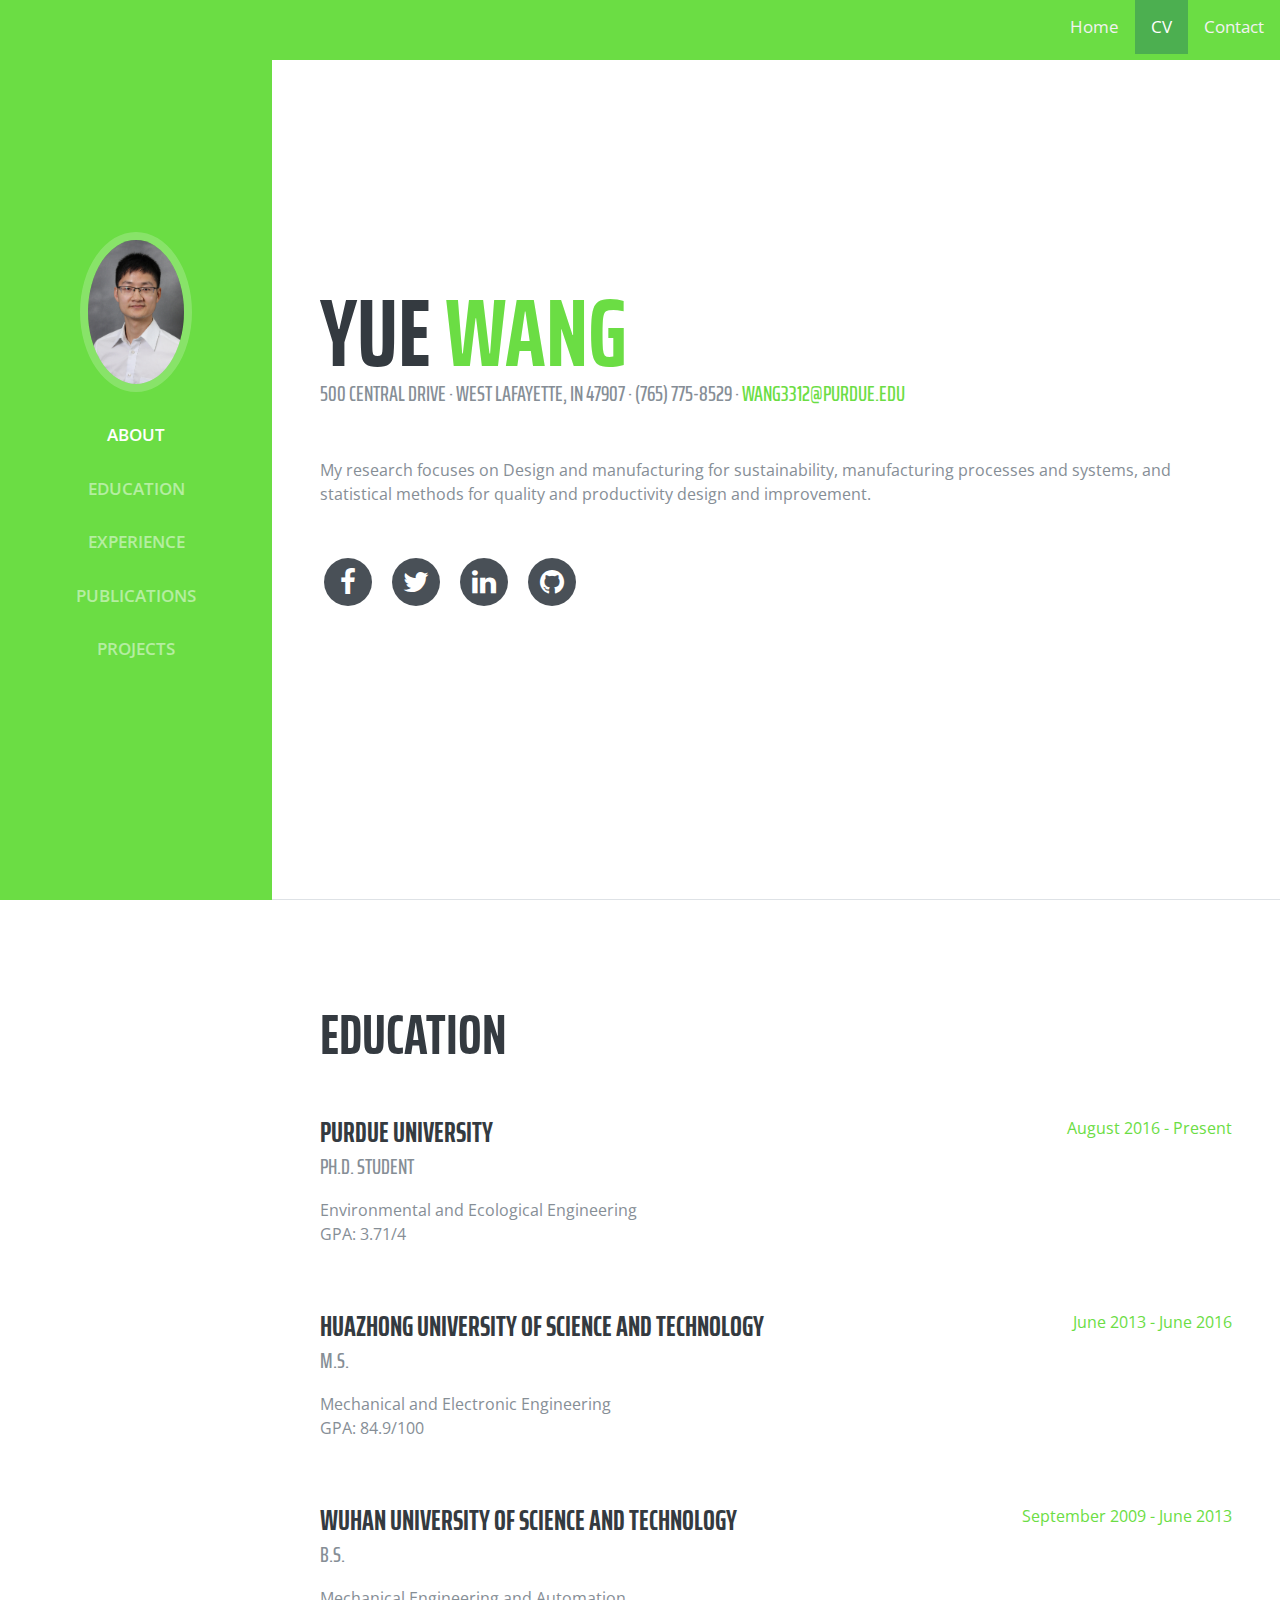
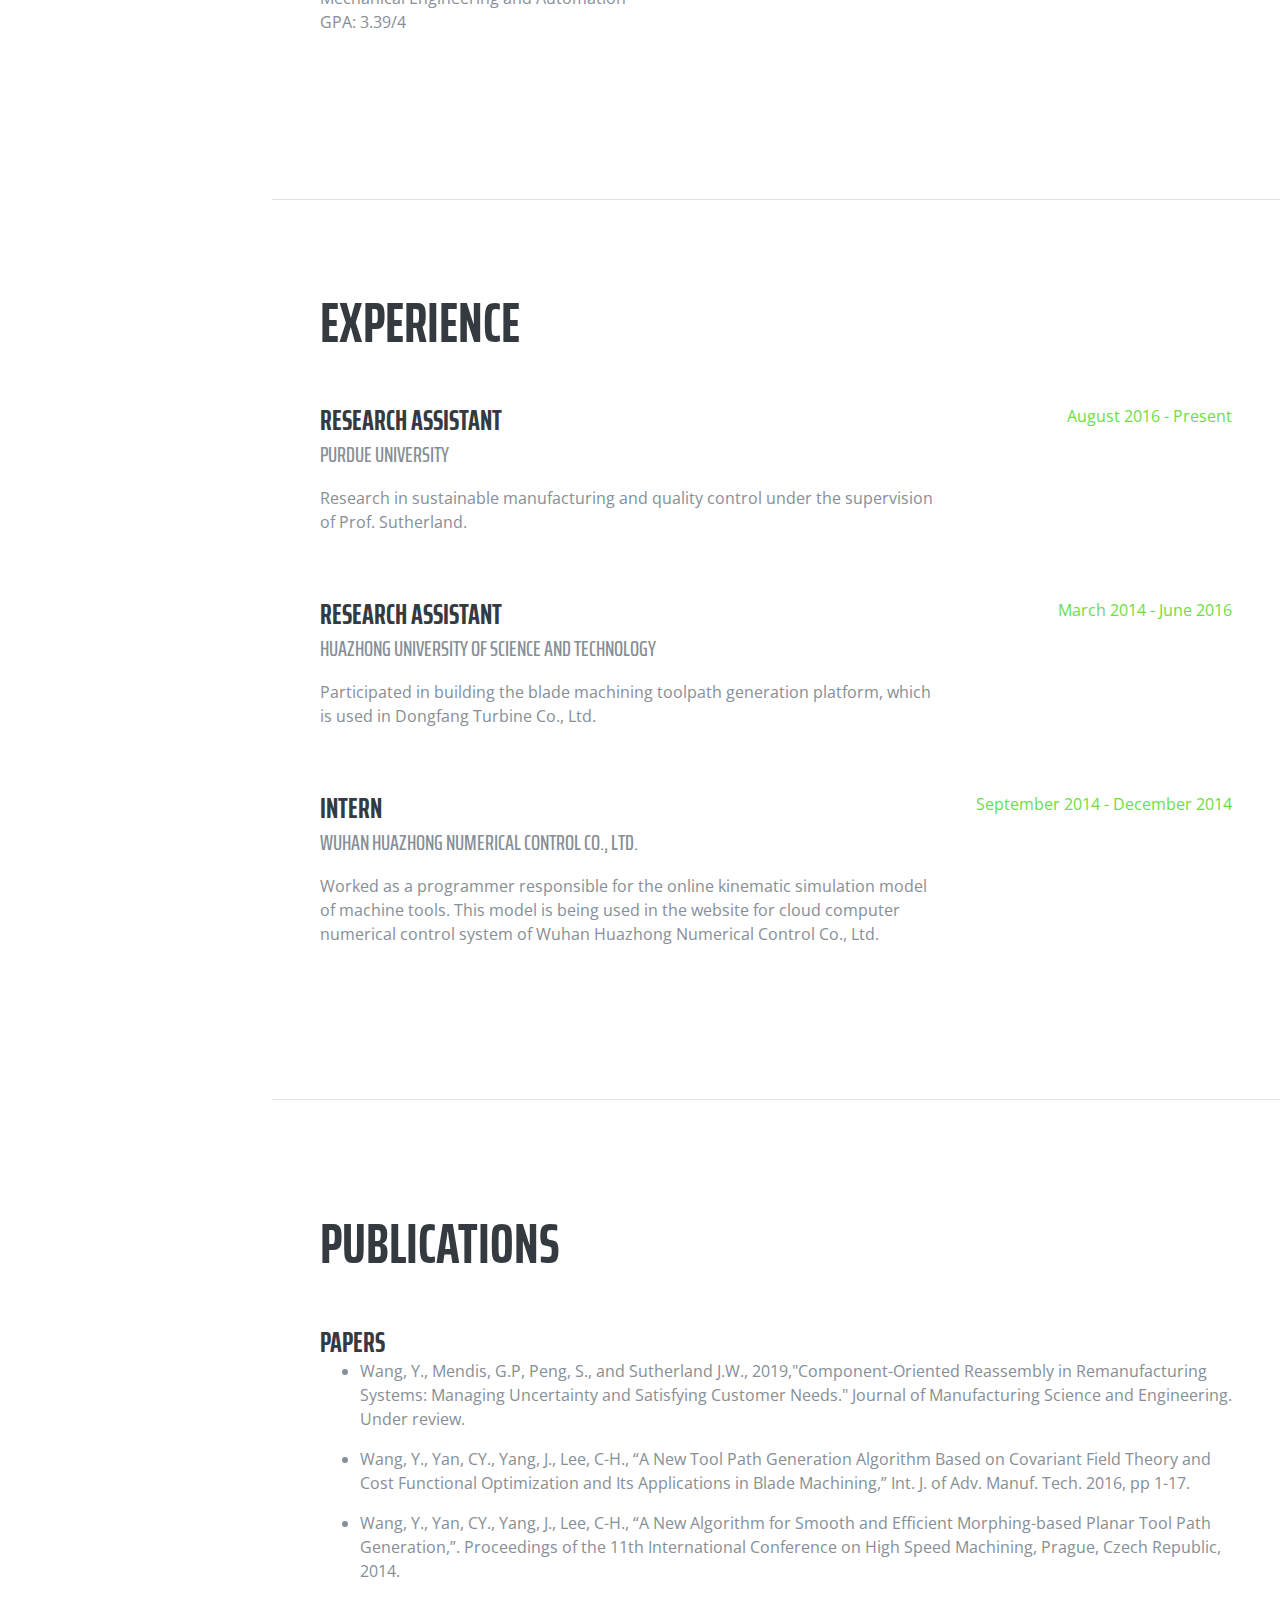
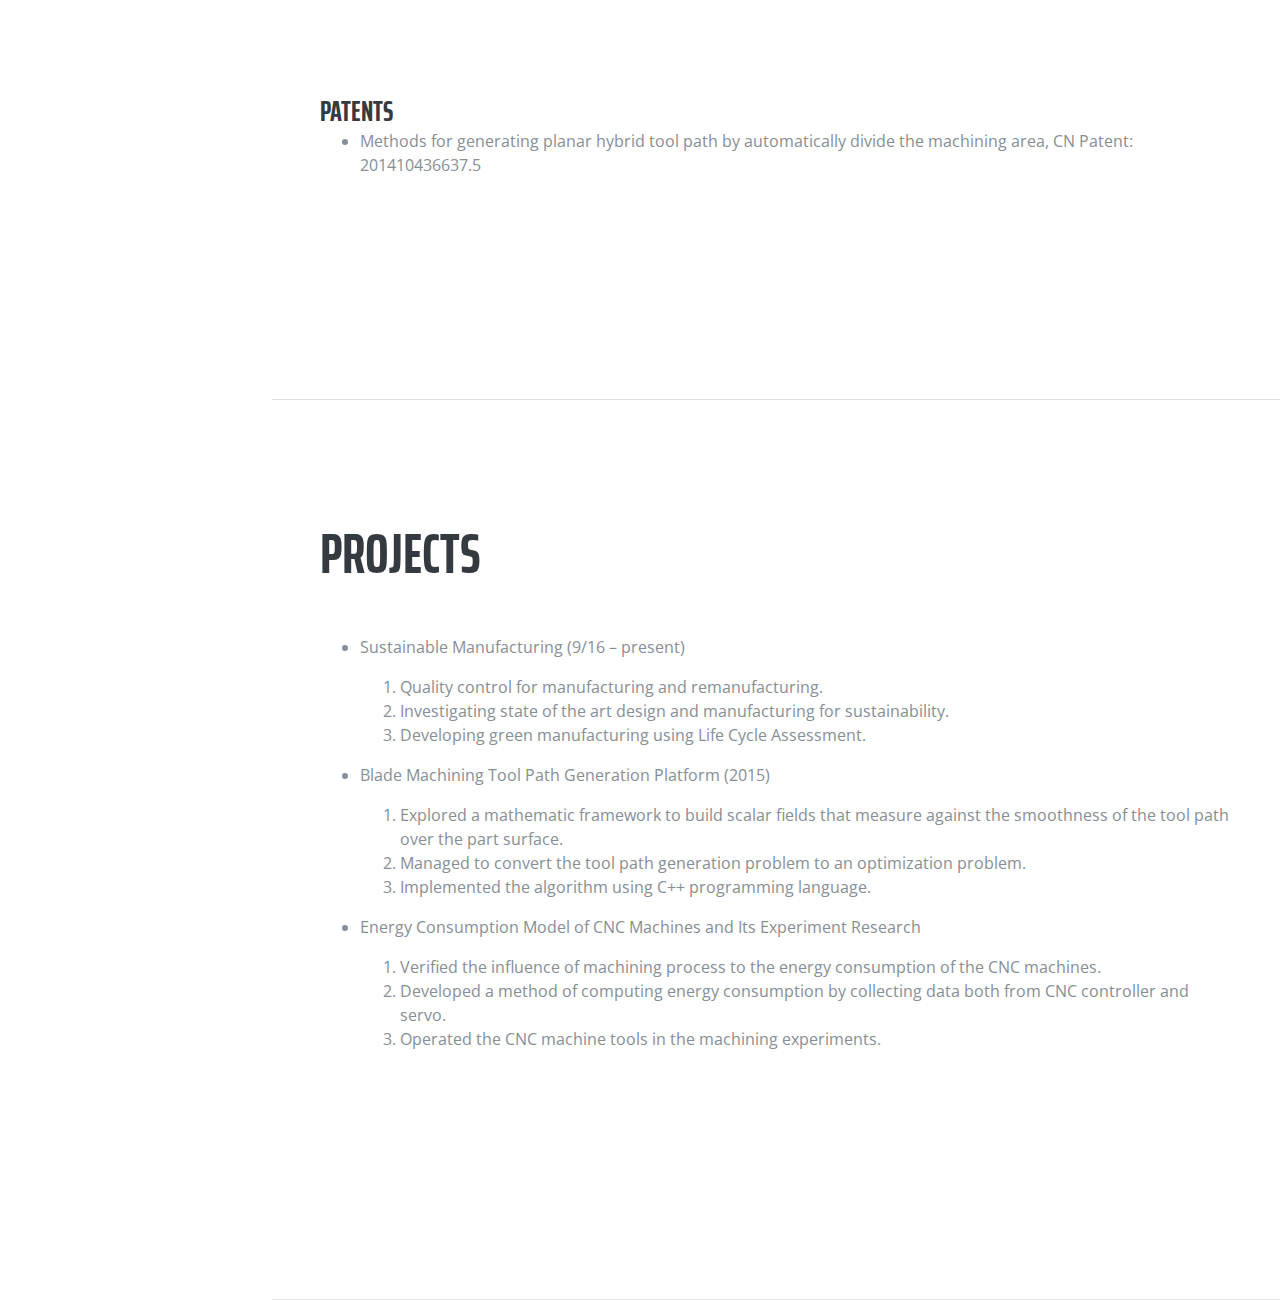
==== cv/index.html @ 382f2cd5 "first commit" ====
<!DOCTYPE html>
<html lang="en">

  <head>

    <meta charset="utf-8">
    <meta name="viewport" content="width=device-width, initial-scale=1, shrink-to-fit=no">
    <meta name="description" content="">
    <meta name="author" content="">

    <title>CV_Yue Wang</title>

    <!-- Bootstrap core CSS -->
    <link href="vendor/bootstrap/css/bootstrap.min.css" rel="stylesheet">

    <!-- Custom fonts for this template -->
    <link href="https://fonts.googleapis.com/css?family=Saira+Extra+Condensed:100,200,300,400,500,600,700,800,900" rel="stylesheet">
    <link href="https://fonts.googleapis.com/css?family=Open+Sans:300,300i,400,400i,600,600i,700,700i,800,800i" rel="stylesheet">
    <link href="vendor/font-awesome/css/font-awesome.min.css" rel="stylesheet">
    <link href="vendor/devicons/css/devicons.min.css" rel="stylesheet">
    <link href="vendor/simple-line-icons/css/simple-line-icons.css" rel="stylesheet">

    <!-- Custom styles for header -->
    <link href="css/resume.min.css" rel="stylesheet">
	<link rel="stylesheet"
		  type = "text/css"
		  href="css/navFormat.css"
	/>
	<!-- add favicon -->
	<link rel="shortcut icon" type="image/png" href="img/favicon_yw_ubantu.png">
  </head>

  <body id="page-top">
  
<style>
	body {margin:0;}

	.navbar {
	  overflow: hidden;
	  background-color: #6bdd44;
	  position: fixed;
	  top: 0;
	  width: 100%;
	}

	.navbar a {
	  float: center;
	  display: block;
	  color: #f2f2f2;
	  text-align: center;
	  padding: 14px 16px;
	  text-decoration: none;
	  font-size: 17px;
	}

	.navbar a:hover {
	  background: #ddd;
	  color: black;
	}

	.main {
	  padding: 16px;
	  margin-top: 30px;
	  height: 1500px; /* Used in this example to enable scrolling */
	}
</style>

<!-- <div class="navbar"> -->
  <!-- <a href="#home">Home</a> -->
  <!-- <a href="#news">News</a> -->
  <!-- <a href="#contact">Contact</a> -->
<!-- </div> -->

    <nav class="navbar navbar-expand-lg navbar-dark bg-primary fixed-top" id="sideNav">
      <a class="navbar-brand js-scroll-trigger" href="#page-top">
        <span class="d-block d-lg-none">Start Bootstrap</span>
        <span class="d-none d-lg-block">
          <img class="img-fluid img-profile rounded-circle mx-auto mb-2" src="img/Yue.JPG" alt="Yue Wang">
        </span>
      </a>
      <button class="navbar-toggler" type="button" data-toggle="collapse" data-target="#navbarSupportedContent" aria-controls="navbarSupportedContent" aria-expanded="false" aria-label="Toggle navigation">
        <span class="navbar-toggler-icon"></span>
      </button>
      <div class="collapse navbar-collapse" id="navbarSupportedContent">
        <ul class="navbar-nav">
          <li class="nav-item">
            <a class="nav-link js-scroll-trigger" href="#about">About</a>
          </li>
          <li class="nav-item">
            <a class="nav-link js-scroll-trigger" href="#education">Education</a>
          </li>		  
          <li class="nav-item">
            <a class="nav-link js-scroll-trigger" href="#experience">Experience</a>
          </li>

          <li class="nav-item">
            <a class="nav-link js-scroll-trigger" href="#publications">publications</a>
          </li>
          <li class="nav-item">
            <a class="nav-link js-scroll-trigger" href="#projects">Projects</a>
          </li>

        </ul>
      </div>
    </nav>
	
	<div class="topnav">
	  <a href="http://yuewang.org/contact/">Contact</a>
	  <a class="active" href="http://yuewang.org/cv">CV</a>
	  <a href="http://yuewang.org/">Home</a>	  
	</div>
	
    <div class="container-fluid p-0">

      <section class="resume-section p-3 p-lg-5 d-flex d-column" id="about">
        <div class="my-auto">
          <h1 class="mb-0">Yue
            <span class="text-primary">Wang</span>
          </h1>
          <div class="subheading mb-5">500 Central Drive · West Lafayette, IN 47907 · (765) 775-8529 ·
            <a href="mailto:name@email.com">wang3312@purdue.edu</a>
          </div>
          <p class="mb-5">My research focuses on Design and manufacturing for sustainability, manufacturing processes and systems, and statistical methods for quality and productivity design and improvement. </p>
          <ul class="list-inline list-social-icons mb-0">
            <li class="list-inline-item">
              <a href="#">
                <span class="fa-stack fa-lg">
                  <i class="fa fa-circle fa-stack-2x"></i>
                  <i class="fa fa-facebook fa-stack-1x fa-inverse"></i>
                </span>
              </a>
            </li>
            <li class="list-inline-item">
              <a href="#">
                <span class="fa-stack fa-lg">
                  <i class="fa fa-circle fa-stack-2x"></i>
                  <i class="fa fa-twitter fa-stack-1x fa-inverse"></i>
                </span>
              </a>
            </li>
            <li class="list-inline-item">
              <a href="#">
                <span class="fa-stack fa-lg">
                  <i class="fa fa-circle fa-stack-2x"></i>
                  <i class="fa fa-linkedin fa-stack-1x fa-inverse"></i>
                </span>
              </a>
            </li>
            <li class="list-inline-item">
              <a href="https://github.com/yue-w">
                <span class="fa-stack fa-lg">
                  <i class="fa fa-circle fa-stack-2x"></i>
                  <i class="fa fa-github fa-stack-1x fa-inverse"></i>
                </span>
              </a>
            </li>
          </ul>
        </div>
      </section>



      <section class="resume-section p-3 p-lg-5 d-flex flex-column" id="education">
	  
	  
        <div class="my-auto">
          <h2 class="mb-5">Education</h2>

          <div class="resume-item d-flex flex-column flex-md-row mb-5">
            <div class="resume-content mr-auto">
              <h3 class="mb-0">Purdue University</h3>
              <div class="subheading mb-3">Ph.D. Student</div>
              <div>Environmental and Ecological Engineering</div>
              <p>GPA: 3.71/4</p>
            </div>
            <div class="resume-date text-md-right">
              <span class="text-primary">August 2016 - Present</span>
            </div>
          </div>

          <div class="resume-item d-flex flex-column flex-md-row mb-5">
            <div class="resume-content mr-auto">
              <h3 class="mb-0">Huazhong University of Science and Technology</h3>
              <div class="subheading mb-3">M.S.</div>
              <div>Mechanical and Electronic Engineering</div>
              <p>GPA: 84.9/100</p>
            </div>
            <div class="resume-date text-md-right">
              <span class="text-primary">June 2013 - June 2016</span>
            </div>
          </div>
		  
          <div class="resume-item d-flex flex-column flex-md-row mb-5">
            <div class="resume-content mr-auto">
              <h3 class="mb-0">Wuhan University of Science and Technology</h3>
              <div class="subheading mb-3">B.S.</div>
              <div>Mechanical Engineering and Automation</div>
              <p>GPA: 3.39/4</p>
            </div>
            <div class="resume-date text-md-right">
              <span class="text-primary">September 2009 - June 2013</span>
            </div>
          </div>		  

        </div>
      </section>

      <section class="resume-section p-3 p-lg-5 d-flex flex-column" id="experience">
        <div class="my-auto">
          <h2 class="mb-5">Experience</h2>

          <div class="resume-item d-flex flex-column flex-md-row mb-5">
            <div class="resume-content mr-auto">
              <h3 class="mb-0">Research Assistant</h3>
              <div class="subheading mb-3">Purdue University</div>
              <p>Research in sustainable manufacturing and quality control under the supervision of Prof. Sutherland.</p>
            </div>
            <div class="resume-date text-md-right">
              <span class="text-primary">August 2016 - Present</span>
            </div>
          </div>

          <div class="resume-item d-flex flex-column flex-md-row mb-5">
            <div class="resume-content mr-auto">
              <h3 class="mb-0">Research Assistant</h3>
              <div class="subheading mb-3">Huazhong University of Science and Technology</div>
              <p>Participated in building the blade machining toolpath generation platform, which is used in Dongfang Turbine Co., Ltd.</p>
            </div>
            <div class="resume-date text-md-right">
              <span class="text-primary">March 2014 - June 2016</span>
            </div>
          </div>
		  
          <div class="resume-item d-flex flex-column flex-md-row mb-5">
            <div class="resume-content mr-auto">
              <h3 class="mb-0">Intern</h3>
              <div class="subheading mb-3">Wuhan Huazhong Numerical Control Co., Ltd.</div>
              <p>Worked as a programmer responsible for the online kinematic simulation model of machine tools. This model is being used in the website for cloud computer numerical control system of Wuhan Huazhong Numerical Control Co., Ltd. </p>
            </div>
            <div class="resume-date text-md-right">
              <span class="text-primary">September 2014 - December 2014</span>
            </div>
          </div>


        </div>

      </section>
      <section class="resume-section p-3 p-lg-5 d-flex flex-column" id="publications">
        <div class="my-auto">
          <h2 class="mb-5">Publications</h2>

          <div class="resume-item d-flex flex-column flex-md-row mb-5">
            <div class="resume-content mr-auto">
				  <div class="resume-item d-flex flex-column flex-md-row mb-5">
					<div class="resume-content mr-auto">
					  <h3 class="mb-0">Papers</h3>
							<ul>
							  <li>Wang, Y., Mendis, G.P, Peng, S., and Sutherland J.W., 2019,"Component-Oriented Reassembly in Remanufacturing Systems: Managing Uncertainty and Satisfying Customer Needs." Journal of Manufacturing Science and Engineering. Under review.</li>
							  <p></p>
							  <li>Wang, Y., Yan, CY., Yang, J., Lee, C-H., “A New Tool Path Generation Algorithm Based on Covariant Field Theory and Cost Functional Optimization and Its Applications in Blade Machining,” Int. J. of Adv. Manuf. Tech. 2016, pp 1-17.</li>
							  <p></p>							  
							  <li>Wang, Y., Yan, CY., Yang, J., Lee, C-H., “A New Algorithm for Smooth and Efficient Morphing-based Planar Tool Path Generation,”. Proceedings of the 11th International Conference on High Speed Machining, Prague, Czech Republic, 2014.</li>
							</ul>		
					</div>
				  </div>
            </div>
		</div>
          <div class="resume-item d-flex flex-column flex-md-row mb-5">
            <div class="resume-content mr-auto">
				  <div class="resume-item d-flex flex-column flex-md-row mb-5">
					<div class="resume-content mr-auto">
					  <h3 class="mb-0">Patents</h3>
							<ul>
							  <li>Methods for generating planar hybrid tool path by automatically divide the machining area, CN Patent: 201410436637.5</li>
							</ul>		
					</div>
				  </div>
            </div>
		</div>
        </div>
	  
	
      </section>

      <section class="resume-section p-3 p-lg-5 d-flex flex-column" id="projects">
       <div class="my-auto">
          <h2 class="mb-5">Projects</h2>

          <div class="resume-item d-flex flex-column flex-md-row mb-5">
            <div class="resume-content mr-auto">
				  <div class="resume-item d-flex flex-column flex-md-row mb-5">
							<ul>
							  <li>Sustainable Manufacturing (9/16 – present)</li>
							  <p>
								<ol>
									<li>
										Quality control for manufacturing and remanufacturing. 
									</li>
									<li>
										Investigating state of the art design and manufacturing for sustainability. 
									</li>
																		
									<li>
										Developing green manufacturing using Life Cycle Assessment.  
									</li>
									
								</ol>
							  </p>
							  <li>Blade Machining Tool Path Generation Platform (2015)</li>
							  <p>
								<ol>
									<li>
										Explored a mathematic framework to build scalar fields that measure against the smoothness of the tool path over the part surface.  
									</li>
									<li>
										Managed to convert the tool path generation problem to an optimization problem. 
									</li>
																		
									<li>
										Implemented the algorithm using C++ programming language.  
									</li>
									
								</ol>							  
							  </p>							  
							  <li>Energy Consumption Model of CNC Machines and Its Experiment Research </li>
							  <p>
								<ol>
									<li>
										Verified the influence of machining process to the energy consumption of the CNC machines.  
									</li>
									<li>
										Developed a method of computing energy consumption by collecting data both from CNC controller and servo.  
									</li>
																		
									<li>
										Operated the CNC machine tools in the machining experiments.  
									</li>
									
								</ol>							  
							  </p>								  
							</ul>	
				  </div>
            </div>
		  </div>

        </div>
	  
		


    </div>

    <!-- Bootstrap core JavaScript -->
    <script src="vendor/jquery/jquery.min.js"></script>
    <script src="vendor/bootstrap/js/bootstrap.bundle.min.js"></script>

    <!-- Plugin JavaScript -->
    <script src="vendor/jquery-easing/jquery.easing.min.js"></script>

    <!-- Custom scripts for this template -->
    <script src="js/resume.min.js"></script>

  </body>

</html>
---- cv/vendor/devicons/css/devicons.min.css ----
/*!
 *  Devicons 1.8.0 made by Theodore Vorillas / http://vorillaz.com 
 */
@font-face{font-family:devicons;src:url(../fonts/devicons.eot?xqxft6);src:url(../fonts/devicons.eot?#iefixxqxft6) format("embedded-opentype"),url(../fonts/devicons.woff?xqxft6) format("woff"),url(../fonts/devicons.ttf?xqxft6) format("truetype"),url(../fonts/devicons.svg?xqxft6#devicons) format("svg");font-weight:400;font-style:normal}.devicons{font-family:devicons;speak:none;font-style:normal;font-weight:400;font-variant:normal;text-transform:none;line-height:1;-webkit-font-smoothing:antialiased;-moz-osx-font-smoothing:grayscale}.devicons-git:before{content:"\e602"}.devicons-git_compare:before{content:"\e628"}.devicons-git_branch:before{content:"\e625"}.devicons-git_commit:before{content:"\e629"}.devicons-git_pull_request:before{content:"\e626"}.devicons-git_merge:before{content:"\e627"}.devicons-bitbucket:before{content:"\e603"}.devicons-github_alt:before{content:"\e608"}.devicons-github_badge:before{content:"\e609"}.devicons-github:before{content:"\e60a"}.devicons-github_full:before{content:"\e617"}.devicons-java:before{content:"\e638"}.devicons-ruby:before{content:"\e639"}.devicons-scala:before{content:"\e637"}.devicons-python:before{content:"\e63c"}.devicons-go:before{content:"\e624"}.devicons-ruby_on_rails:before{content:"\e63b"}.devicons-django:before{content:"\e61d"}.devicons-markdown:before{content:"\e63e"}.devicons-php:before{content:"\e63d"}.devicons-mysql:before{content:"\e604"}.devicons-streamline:before{content:"\e605"}.devicons-database:before{content:"\e606"}.devicons-laravel:before{content:"\e63f"}.devicons-javascript:before{content:"\e64e"}.devicons-angular:before{content:"\e653"}.devicons-backbone:before{content:"\e652"}.devicons-coffeescript:before{content:"\e651"}.devicons-jquery:before{content:"\e650"}.devicons-modernizr:before{content:"\e620"}.devicons-jquery_ui:before{content:"\e654"}.devicons-ember:before{content:"\e61b"}.devicons-dojo:before{content:"\e61c"}.devicons-nodejs:before{content:"\e619"}.devicons-nodejs_small:before{content:"\e618"}.devicons-javascript_shield:before{content:"\e64f"}.devicons-bootstrap:before{content:"\e647"}.devicons-sass:before{content:"\e64b"}.devicons-css3_full:before{content:"\e64a"}.devicons-css3:before{content:"\e649"}.devicons-html5:before{content:"\e636"}.devicons-html5_multimedia:before{content:"\e632"}.devicons-html5_device_access:before{content:"\e633"}.devicons-html5_3d_effects:before{content:"\e635"}.devicons-html5_connectivity:before{content:"\e634"}.devicons-ghost_small:before{content:"\e614"}.devicons-ghost:before{content:"\e61f"}.devicons-magento:before{content:"\e640"}.devicons-joomla:before{content:"\e641"}.devicons-jekyll_small:before{content:"\e60d"}.devicons-drupal:before{content:"\e642"}.devicons-wordpress:before{content:"\e60b"}.devicons-grunt:before{content:"\e64c"}.devicons-bower:before{content:"\e64d"}.devicons-npm:before{content:"\e61e"}.devicons-yahoo_small:before{content:"\e62b"}.devicons-yahoo:before{content:"\e615"}.devicons-bing_small:before{content:"\e600"}.devicons-windows:before{content:"\e60f"}.devicons-linux:before{content:"\e612"}.devicons-ubuntu:before{content:"\e63a"}.devicons-android:before{content:"\e60e"}.devicons-apple:before{content:"\e611"}.devicons-appstore:before{content:"\e613"}.devicons-phonegap:before{content:"\e630"}.devicons-blackberry:before{content:"\e623"}.devicons-stackoverflow:before{content:"\e610"}.devicons-techcrunch:before{content:"\e62c"}.devicons-codrops:before{content:"\e62f"}.devicons-css_tricks:before{content:"\e601"}.devicons-smashing_magazine:before{content:"\e62d"}.devicons-netmagazine:before{content:"\e62e"}.devicons-codepen:before{content:"\e616"}.devicons-cssdeck:before{content:"\e62a"}.devicons-hackernews:before{content:"\e61a"}.devicons-dropbox:before{content:"\e607"}.devicons-google_drive:before{content:"\e631"}.devicons-visualstudio:before{content:"\e60c"}.devicons-unity_small:before{content:"\e621"}.devicons-raspberry_pi:before{content:"\e622"}.devicons-chrome:before{content:"\e643"}.devicons-ie:before{content:"\e644"}.devicons-firefox:before{content:"\e645"}.devicons-opera:before{content:"\e646"}.devicons-safari:before{content:"\e648"}.devicons-swift:before{content:"\e655"}.devicons-symfony:before{content:"\e656"}.devicons-symfony_badge:before{content:"\e657"}.devicons-less:before{content:"\e658"}.devicons-stylus:before{content:"\e659"}.devicons-trello:before{content:"\e65a"}.devicons-atlassian:before{content:"\e65b"}.devicons-jira:before{content:"\e65c"}.devicons-envato:before{content:"\e65d"}.devicons-snap_svg:before{content:"\e65e"}.devicons-raphael:before{content:"\e65f"}.devicons-google_analytics:before{content:"\e660"}.devicons-compass:before{content:"\e661"}.devicons-onedrive:before{content:"\e662"}.devicons-gulp:before{content:"\e663"}.devicons-atom:before{content:"\e664"}.devicons-cisco:before{content:"\e665"}.devicons-nancy:before{content:"\e666"}.devicons-clojure:before{content:"\e668"}.devicons-clojure_alt:before{content:"\e66a"}.devicons-perl:before{content:"\e669"}.devicons-celluloid:before{content:"\e66b"}.devicons-w3c:before{content:"\e66c"}.devicons-redis:before{content:"\e66d"}.devicons-postgresql:before{content:"\e66e"}.devicons-webplatform:before{content:"\e66f"}.devicons-jenkins:before{content:"\e667"}.devicons-requirejs:before{content:"\e670"}.devicons-opensource:before{content:"\e671"}.devicons-typo3:before{content:"\e672"}.devicons-uikit:before{content:"\e673"}.devicons-doctrine:before{content:"\e674"}.devicons-groovy:before{content:"\e675"}.devicons-nginx:before{content:"\e676"}.devicons-haskell:before{content:"\e677"}.devicons-zend:before{content:"\e678"}.devicons-gnu:before{content:"\e679"}.devicons-yeoman:before{content:"\e67a"}.devicons-heroku:before{content:"\e67b"}.devicons-debian:before{content:"\e67d"}.devicons-travis:before{content:"\e67e"}.devicons-dotnet:before{content:"\e67f"}.devicons-codeigniter:before{content:"\e680"}.devicons-javascript_badge:before{content:"\e681"}.devicons-yii:before{content:"\e682"}.devicons-msql_server:before{content:"\e67c"}.devicons-composer:before{content:"\e683"}.devicons-krakenjs_badge:before{content:"\e684"}.devicons-krakenjs:before{content:"\e685"}.devicons-mozilla:before{content:"\e686"}.devicons-firebase:before{content:"\e687"}.devicons-sizzlejs:before{content:"\e688"}.devicons-creativecommons:before{content:"\e689"}.devicons-creativecommons_badge:before{content:"\e68a"}.devicons-mitlicence:before{content:"\e68b"}.devicons-senchatouch:before{content:"\e68c"}.devicons-bugsense:before{content:"\e68d"}.devicons-extjs:before{content:"\e68e"}.devicons-mootools_badge:before{content:"\e68f"}.devicons-mootools:before{content:"\e690"}.devicons-ruby_rough:before{content:"\e691"}.devicons-komodo:before{content:"\e692"}.devicons-coda:before{content:"\e693"}.devicons-bintray:before{content:"\e694"}.devicons-terminal:before{content:"\e695"}.devicons-code:before{content:"\e696"}.devicons-responsive:before{content:"\e697"}.devicons-dart:before{content:"\e698"}.devicons-aptana:before{content:"\e699"}.devicons-mailchimp:before{content:"\e69a"}.devicons-netbeans:before{content:"\e69b"}.devicons-dreamweaver:before{content:"\e69c"}.devicons-brackets:before{content:"\e69d"}.devicons-eclipse:before{content:"\e69e"}.devicons-cloud9:before{content:"\e69f"}.devicons-scrum:before{content:"\e6a0"}.devicons-prolog:before{content:"\e6a1"}.devicons-terminal_badge:before{content:"\e6a2"}.devicons-code_badge:before{content:"\e6a3"}.devicons-mongodb:before{content:"\e6a4"}.devicons-meteor:before{content:"\e6a5"}.devicons-meteorfull:before{content:"\e6a6"}.devicons-fsharp:before{content:"\e6a7"}.devicons-rust:before{content:"\e6a8"}.devicons-ionic:before{content:"\e6a9"}.devicons-sublime:before{content:"\e6aa"}.devicons-appcelerator:before{content:"\e6ab"}.devicons-asterisk:before{content:"\e6ac"}.devicons-aws:before{content:"\e6ad"}.devicons-digital-ocean:before{content:"\e6ae"}.devicons-dlang:before{content:"\e6af"}.devicons-docker:before{content:"\e6b0"}.devicons-erlang:before{content:"\e6b1"}.devicons-google-cloud-platform:before{content:"\e6b2"}.devicons-grails:before{content:"\e6b3"}.devicons-illustrator:before{content:"\e6b4"}.devicons-intellij:before{content:"\e6b5"}.devicons-materializecss:before{content:"\e6b6"}.devicons-openshift:before{content:"\e6b7"}.devicons-photoshop:before{content:"\e6b8"}.devicons-rackspace:before{content:"\e6b9"}.devicons-react:before{content:"\e6ba"}.devicons-redhat:before{content:"\e6bb"}.devicons-scriptcs:before{content:"\e6bc"}.devicons-sqllite:before{content:"\e6c4"}.devicons-vim:before{content:"\e6c5"}
---- cv/vendor/simple-line-icons/css/simple-line-icons.css ----
@font-face {
  font-family: 'simple-line-icons';
  src: url('../fonts/Simple-Line-Icons.eot?v=2.4.0');
  src: url('../fonts/Simple-Line-Icons.eot?v=2.4.0#iefix') format('embedded-opentype'), url('../fonts/Simple-Line-Icons.woff2?v=2.4.0') format('woff2'), url('../fonts/Simple-Line-Icons.ttf?v=2.4.0') format('truetype'), url('../fonts/Simple-Line-Icons.woff?v=2.4.0') format('woff'), url('../fonts/Simple-Line-Icons.svg?v=2.4.0#simple-line-icons') format('svg');
  font-weight: normal;
  font-style: normal;
}
/*
 Use the following CSS code if you want to have a class per icon.
 Instead of a list of all class selectors, you can use the generic [class*="icon-"] selector, but it's slower:
*/
.icon-user,
.icon-people,
.icon-user-female,
.icon-user-follow,
.icon-user-following,
.icon-user-unfollow,
.icon-login,
.icon-logout,
.icon-emotsmile,
.icon-phone,
.icon-call-end,
.icon-call-in,
.icon-call-out,
.icon-map,
.icon-location-pin,
.icon-direction,
.icon-directions,
.icon-compass,
.icon-layers,
.icon-menu,
.icon-list,
.icon-options-vertical,
.icon-options,
.icon-arrow-down,
.icon-arrow-left,
.icon-arrow-right,
.icon-arrow-up,
.icon-arrow-up-circle,
.icon-arrow-left-circle,
.icon-arrow-right-circle,
.icon-arrow-down-circle,
.icon-check,
.icon-clock,
.icon-plus,
.icon-minus,
.icon-close,
.icon-event,
.icon-exclamation,
.icon-organization,
.icon-trophy,
.icon-screen-smartphone,
.icon-screen-desktop,
.icon-plane,
.icon-notebook,
.icon-mustache,
.icon-mouse,
.icon-magnet,
.icon-energy,
.icon-disc,
.icon-cursor,
.icon-cursor-move,
.icon-crop,
.icon-chemistry,
.icon-speedometer,
.icon-shield,
.icon-screen-tablet,
.icon-magic-wand,
.icon-hourglass,
.icon-graduation,
.icon-ghost,
.icon-game-controller,
.icon-fire,
.icon-eyeglass,
.icon-envelope-open,
.icon-envelope-letter,
.icon-bell,
.icon-badge,
.icon-anchor,
.icon-wallet,
.icon-vector,
.icon-speech,
.icon-puzzle,
.icon-printer,
.icon-present,
.icon-playlist,
.icon-pin,
.icon-picture,
.icon-handbag,
.icon-globe-alt,
.icon-globe,
.icon-folder-alt,
.icon-folder,
.icon-film,
.icon-feed,
.icon-drop,
.icon-drawer,
.icon-docs,
.icon-doc,
.icon-diamond,
.icon-cup,
.icon-calculator,
.icon-bubbles,
.icon-briefcase,
.icon-book-open,
.icon-basket-loaded,
.icon-basket,
.icon-bag,
.icon-action-undo,
.icon-action-redo,
.icon-wrench,
.icon-umbrella,
.icon-trash,
.icon-tag,
.icon-support,
.icon-frame,
.icon-size-fullscreen,
.icon-size-actual,
.icon-shuffle,
.icon-share-alt,
.icon-share,
.icon-rocket,
.icon-question,
.icon-pie-chart,
.icon-pencil,
.icon-note,
.icon-loop,
.icon-home,
.icon-grid,
.icon-graph,
.icon-microphone,
.icon-music-tone-alt,
.icon-music-tone,
.icon-earphones-alt,
.icon-earphones,
.icon-equalizer,
.icon-like,
.icon-dislike,
.icon-control-start,
.icon-control-rewind,
.icon-control-play,
.icon-control-pause,
.icon-control-forward,
.icon-control-end,
.icon-volume-1,
.icon-volume-2,
.icon-volume-off,
.icon-calendar,
.icon-bulb,
.icon-chart,
.icon-ban,
.icon-bubble,
.icon-camrecorder,
.icon-camera,
.icon-cloud-download,
.icon-cloud-upload,
.icon-envelope,
.icon-eye,
.icon-flag,
.icon-heart,
.icon-info,
.icon-key,
.icon-link,
.icon-lock,
.icon-lock-open,
.icon-magnifier,
.icon-magnifier-add,
.icon-magnifier-remove,
.icon-paper-clip,
.icon-paper-plane,
.icon-power,
.icon-refresh,
.icon-reload,
.icon-settings,
.icon-star,
.icon-symbol-female,
.icon-symbol-male,
.icon-target,
.icon-credit-card,
.icon-paypal,
.icon-social-tumblr,
.icon-social-twitter,
.icon-social-facebook,
.icon-social-instagram,
.icon-social-linkedin,
.icon-social-pinterest,
.icon-social-github,
.icon-social-google,
.icon-social-reddit,
.icon-social-skype,
.icon-social-dribbble,
.icon-social-behance,
.icon-social-foursqare,
.icon-social-soundcloud,
.icon-social-spotify,
.icon-social-stumbleupon,
.icon-social-youtube,
.icon-social-dropbox,
.icon-social-vkontakte,
.icon-social-steam {
  font-family: 'simple-line-icons';
  speak: none;
  font-style: normal;
  font-weight: normal;
  font-variant: normal;
  text-transform: none;
  line-height: 1;
  /* Better Font Rendering =========== */
  -webkit-font-smoothing: antialiased;
  -moz-osx-font-smoothing: grayscale;
}
.icon-user:before {
  content: "\e005";
}
.icon-people:before {
  content: "\e001";
}
.icon-user-female:before {
  content: "\e000";
}
.icon-user-follow:before {
  content: "\e002";
}
.icon-user-following:before {
  content: "\e003";
}
.icon-user-unfollow:before {
  content: "\e004";
}
.icon-login:before {
  content: "\e066";
}
.icon-logout:before {
  content: "\e065";
}
.icon-emotsmile:before {
  content: "\e021";
}
.icon-phone:before {
  content: "\e600";
}
.icon-call-end:before {
  content: "\e048";
}
.icon-call-in:before {
  content: "\e047";
}
.icon-call-out:before {
  content: "\e046";
}
.icon-map:before {
  content: "\e033";
}
.icon-location-pin:before {
  content: "\e096";
}
.icon-direction:before {
  content: "\e042";
}
.icon-directions:before {
  content: "\e041";
}
.icon-compass:before {
  content: "\e045";
}
.icon-layers:before {
  content: "\e034";
}
.icon-menu:before {
  content: "\e601";
}
.icon-list:before {
  content: "\e067";
}
.icon-options-vertical:before {
  content: "\e602";
}
.icon-options:before {
  content: "\e603";
}
.icon-arrow-down:before {
  content: "\e604";
}
.icon-arrow-left:before {
  content: "\e605";
}
.icon-arrow-right:before {
  content: "\e606";
}
.icon-arrow-up:before {
  content: "\e607";
}
.icon-arrow-up-circle:before {
  content: "\e078";
}
.icon-arrow-left-circle:before {
  content: "\e07a";
}
.icon-arrow-right-circle:before {
  content: "\e079";
}
.icon-arrow-down-circle:before {
  content: "\e07b";
}
.icon-check:before {
  content: "\e080";
}
.icon-clock:before {
  content: "\e081";
}
.icon-plus:before {
  content: "\e095";
}
.icon-minus:before {
  content: "\e615";
}
.icon-close:before {
  content: "\e082";
}
.icon-event:before {
  content: "\e619";
}
.icon-exclamation:before {
  content: "\e617";
}
.icon-organization:before {
  content: "\e616";
}
.icon-trophy:before {
  content: "\e006";
}
.icon-screen-smartphone:before {
  content: "\e010";
}
.icon-screen-desktop:before {
  content: "\e011";
}
.icon-plane:before {
  content: "\e012";
}
.icon-notebook:before {
  content: "\e013";
}
.icon-mustache:before {
  content: "\e014";
}
.icon-mouse:before {
  content: "\e015";
}
.icon-magnet:before {
  content: "\e016";
}
.icon-energy:before {
  content: "\e020";
}
.icon-disc:before {
  content: "\e022";
}
.icon-cursor:before {
  content: "\e06e";
}
.icon-cursor-move:before {
  content: "\e023";
}
.icon-crop:before {
  content: "\e024";
}
.icon-chemistry:before {
  content: "\e026";
}
.icon-speedometer:before {
  content: "\e007";
}
.icon-shield:before {
  content: "\e00e";
}
.icon-screen-tablet:before {
  content: "\e00f";
}
.icon-magic-wand:before {
  content: "\e017";
}
.icon-hourglass:before {
  content: "\e018";
}
.icon-graduation:before {
  content: "\e019";
}
.icon-ghost:before {
  content: "\e01a";
}
.icon-game-controller:before {
  content: "\e01b";
}
.icon-fire:before {
  content: "\e01c";
}
.icon-eyeglass:before {
  content: "\e01d";
}
.icon-envelope-open:before {
  content: "\e01e";
}
.icon-envelope-letter:before {
  content: "\e01f";
}
.icon-bell:before {
  content: "\e027";
}
.icon-badge:before {
  content: "\e028";
}
.icon-anchor:before {
  content: "\e029";
}
.icon-wallet:before {
  content: "\e02a";
}
.icon-vector:before {
  content: "\e02b";
}
.icon-speech:before {
  content: "\e02c";
}
.icon-puzzle:before {
  content: "\e02d";
}
.icon-printer:before {
  content: "\e02e";
}
.icon-present:before {
  content: "\e02f";
}
.icon-playlist:before {
  content: "\e030";
}
.icon-pin:before {
  content: "\e031";
}
.icon-picture:before {
  content: "\e032";
}
.icon-handbag:before {
  content: "\e035";
}
.icon-globe-alt:before {
  content: "\e036";
}
.icon-globe:before {
  content: "\e037";
}
.icon-folder-alt:before {
  content: "\e039";
}
.icon-folder:before {
  content: "\e089";
}
.icon-film:before {
  content: "\e03a";
}
.icon-feed:before {
  content: "\e03b";
}
.icon-drop:before {
  content: "\e03e";
}
.icon-drawer:before {
  content: "\e03f";
}
.icon-docs:before {
  content: "\e040";
}
.icon-doc:before {
  content: "\e085";
}
.icon-diamond:before {
  content: "\e043";
}
.icon-cup:before {
  content: "\e044";
}
.icon-calculator:before {
  content: "\e049";
}
.icon-bubbles:before {
  content: "\e04a";
}
.icon-briefcase:before {
  content: "\e04b";
}
.icon-book-open:before {
  content: "\e04c";
}
.icon-basket-loaded:before {
  content: "\e04d";
}
.icon-basket:before {
  content: "\e04e";
}
.icon-bag:before {
  content: "\e04f";
}
.icon-action-undo:before {
  content: "\e050";
}
.icon-action-redo:before {
  content: "\e051";
}
.icon-wrench:before {
  content: "\e052";
}
.icon-umbrella:before {
  content: "\e053";
}
.icon-trash:before {
  content: "\e054";
}
.icon-tag:before {
  content: "\e055";
}
.icon-support:before {
  content: "\e056";
}
.icon-frame:before {
  content: "\e038";
}
.icon-size-fullscreen:before {
  content: "\e057";
}
.icon-size-actual:before {
  content: "\e058";
}
.icon-shuffle:before {
  content: "\e059";
}
.icon-share-alt:before {
  content: "\e05a";
}
.icon-share:before {
  content: "\e05b";
}
.icon-rocket:before {
  content: "\e05c";
}
.icon-question:before {
  content: "\e05d";
}
.icon-pie-chart:before {
  content: "\e05e";
}
.icon-pencil:before {
  content: "\e05f";
}
.icon-note:before {
  content: "\e060";
}
.icon-loop:before {
  content: "\e064";
}
.icon-home:before {
  content: "\e069";
}
.icon-grid:before {
  content: "\e06a";
}
.icon-graph:before {
  content: "\e06b";
}
.icon-microphone:before {
  content: "\e063";
}
.icon-music-tone-alt:before {
  content: "\e061";
}
.icon-music-tone:before {
  content: "\e062";
}
.icon-earphones-alt:before {
  content: "\e03c";
}
.icon-earphones:before {
  content: "\e03d";
}
.icon-equalizer:before {
  content: "\e06c";
}
.icon-like:before {
  content: "\e068";
}
.icon-dislike:before {
  content: "\e06d";
}
.icon-control-start:before {
  content: "\e06f";
}
.icon-control-rewind:before {
  content: "\e070";
}
.icon-control-play:before {
  content: "\e071";
}
.icon-control-pause:before {
  content: "\e072";
}
.icon-control-forward:before {
  content: "\e073";
}
.icon-control-end:before {
  content: "\e074";
}
.icon-volume-1:before {
  content: "\e09f";
}
.icon-volume-2:before {
  content: "\e0a0";
}
.icon-volume-off:before {
  content: "\e0a1";
}
.icon-calendar:before {
  content: "\e075";
}
.icon-bulb:before {
  content: "\e076";
}
.icon-chart:before {
  content: "\e077";
}
.icon-ban:before {
  content: "\e07c";
}
.icon-bubble:before {
  content: "\e07d";
}
.icon-camrecorder:before {
  content: "\e07e";
}
.icon-camera:before {
  content: "\e07f";
}
.icon-cloud-download:before {
  content: "\e083";
}
.icon-cloud-upload:before {
  content: "\e084";
}
.icon-envelope:before {
  content: "\e086";
}
.icon-eye:before {
  content: "\e087";
}
.icon-flag:before {
  content: "\e088";
}
.icon-heart:before {
  content: "\e08a";
}
.icon-info:before {
  content: "\e08b";
}
.icon-key:before {
  content: "\e08c";
}
.icon-link:before {
  content: "\e08d";
}
.icon-lock:before {
  content: "\e08e";
}
.icon-lock-open:before {
  content: "\e08f";
}
.icon-magnifier:before {
  content: "\e090";
}
.icon-magnifier-add:before {
  content: "\e091";
}
.icon-magnifier-remove:before {
  content: "\e092";
}
.icon-paper-clip:before {
  content: "\e093";
}
.icon-paper-plane:before {
  content: "\e094";
}
.icon-power:before {
  content: "\e097";
}
.icon-refresh:before {
  content: "\e098";
}
.icon-reload:before {
  content: "\e099";
}
.icon-settings:before {
  content: "\e09a";
}
.icon-star:before {
  content: "\e09b";
}
.icon-symbol-female:before {
  content: "\e09c";
}
.icon-symbol-male:before {
  content: "\e09d";
}
.icon-target:before {
  content: "\e09e";
}
.icon-credit-card:before {
  content: "\e025";
}
.icon-paypal:before {
  content: "\e608";
}
.icon-social-tumblr:before {
  content: "\e00a";
}
.icon-social-twitter:before {
  content: "\e009";
}
.icon-social-facebook:before {
  content: "\e00b";
}
.icon-social-instagram:before {
  content: "\e609";
}
.icon-social-linkedin:before {
  content: "\e60a";
}
.icon-social-pinterest:before {
  content: "\e60b";
}
.icon-social-github:before {
  content: "\e60c";
}
.icon-social-google:before {
  content: "\e60d";
}
.icon-social-reddit:before {
  content: "\e60e";
}
.icon-social-skype:before {
  content: "\e60f";
}
.icon-social-dribbble:before {
  content: "\e00d";
}
.icon-social-behance:before {
  content: "\e610";
}
.icon-social-foursqare:before {
  content: "\e611";
}
.icon-social-soundcloud:before {
  content: "\e612";
}
.icon-social-spotify:before {
  content: "\e613";
}
.icon-social-stumbleupon:before {
  content: "\e614";
}
.icon-social-youtube:before {
  content: "\e008";
}
.icon-social-dropbox:before {
  content: "\e00c";
}
.icon-social-vkontakte:before {
  content: "\e618";
}
.icon-social-steam:before {
  content: "\e620";
}
---- cv/css/resume.min.css ----
body{font-family:'Open Sans',serif;padding-top:54px;color:#868e96}@media (min-width:992px){body{padding-top:0;padding-left:17rem}}h1,h2,h3,h4,h5,h6{font-family:'Saira Extra Condensed',serif;font-weight:700;text-transform:uppercase;color:#343a40}h1{font-size:6rem;line-height:5.5rem}h2{font-size:3.5rem}.subheading{text-transform:uppercase;font-weight:500;font-family:'Saira Extra Condensed',serif;font-size:1.35rem}.list-social-icons a{color:#495057}.list-social-icons a:hover{color:#6BDD44}.list-social-icons a .fa-lg{font-size:1.75rem}.list-icons{font-size:3rem}.list-icons .list-inline-item i:hover{color:#6BDD44}#sideNav .navbar-nav .nav-item .nav-link{font-weight:600;text-transform:uppercase}@media (min-width:992px){#sideNav{text-align:center;position:fixed;top:0;left:0;display:flex;flex-direction:column;width:17rem;height:100vh}#sideNav .navbar-brand{display:flex;margin:auto auto 0;padding:.5rem}#sideNav .navbar-brand .img-profile{max-width:10rem;max-height:10rem;border:.5rem solid rgba(255,255,255,.2)}#sideNav .navbar-collapse{display:flex;align-items:flex-start;flex-grow:0;width:100%;margin-bottom:auto}#sideNav .navbar-collapse .navbar-nav{flex-direction:column;width:100%}#sideNav .navbar-collapse .navbar-nav .nav-item{display:block}#sideNav .navbar-collapse .navbar-nav .nav-item .nav-link{display:block}}section.resume-section{border-bottom:1px solid #dee2e6;padding-top:5rem!important;padding-bottom:5rem!important}section.resume-section .resume-item .resume-date{min-width:none}@media (min-width:768px){section.resume-section{min-height:100vh}section.resume-section .resume-item .resume-date{min-width:18rem}}@media (min-width:992px){section.resume-section{padding-top:3rem!important;padding-bottom:3rem!important}}.bg-primary{background-color:#6BDD44!important}.text-primary{color:#6BDD44!important}a{color:#6BDD44}a:active,a:focus,a:hover{color:#824027}
---- cv/css/navFormat.css ----
/*This file controls the navigation bar
THe navigation bar is fixed at the top*/
.topnav {
  background: #6BDD44;
  height: 60px;
  left: 120px;
  right: 0;
  position: fixed;
  text-align: center;
  top: 0;
  z-index: 99;
  float:right;
  
}

.topnav a {
  float: right;
  color: #f2f2f2;
  text-align: center;
  padding: 14px 16px;
  text-decoration: none;
  font-size: 17px;
}

.topnav a:hover {
  background-color: #ddd;
  color: black;
}

.topnav a.active {
  background-color: #4CAF50;
  color: white;
}
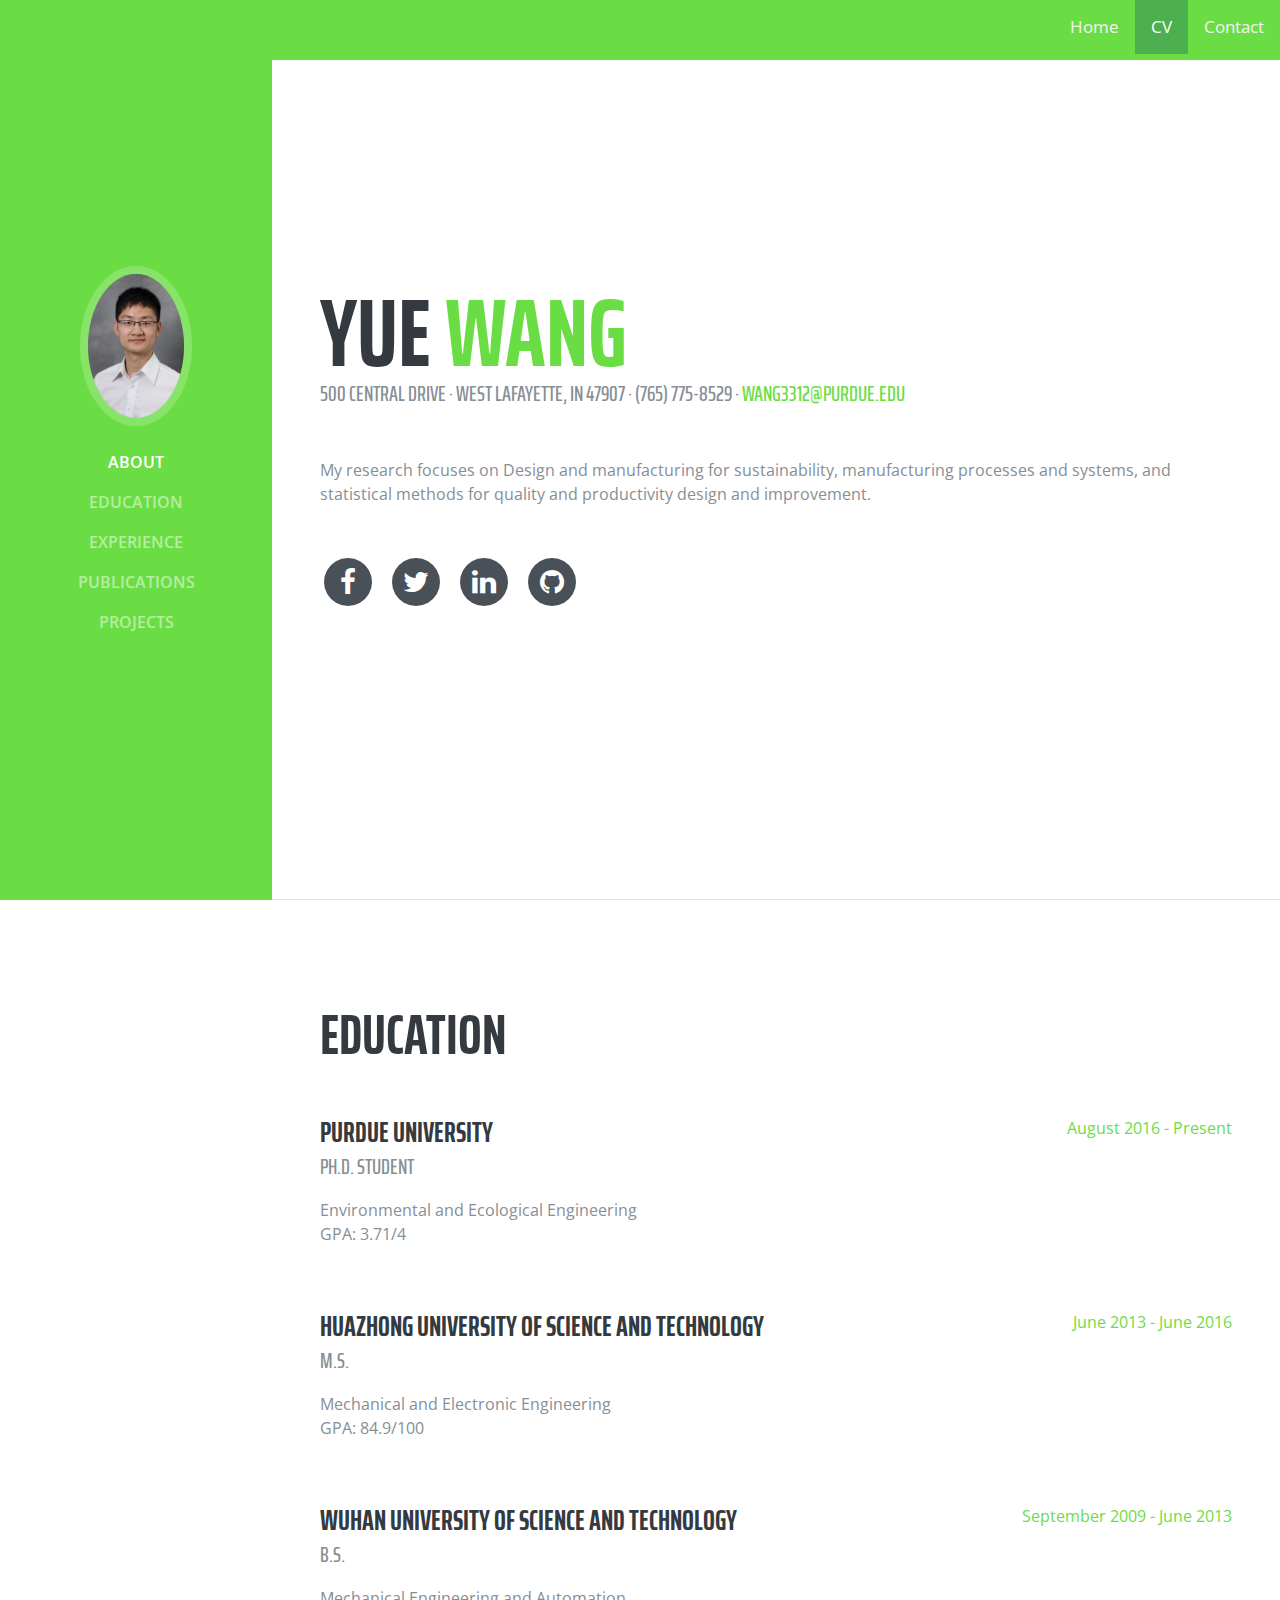
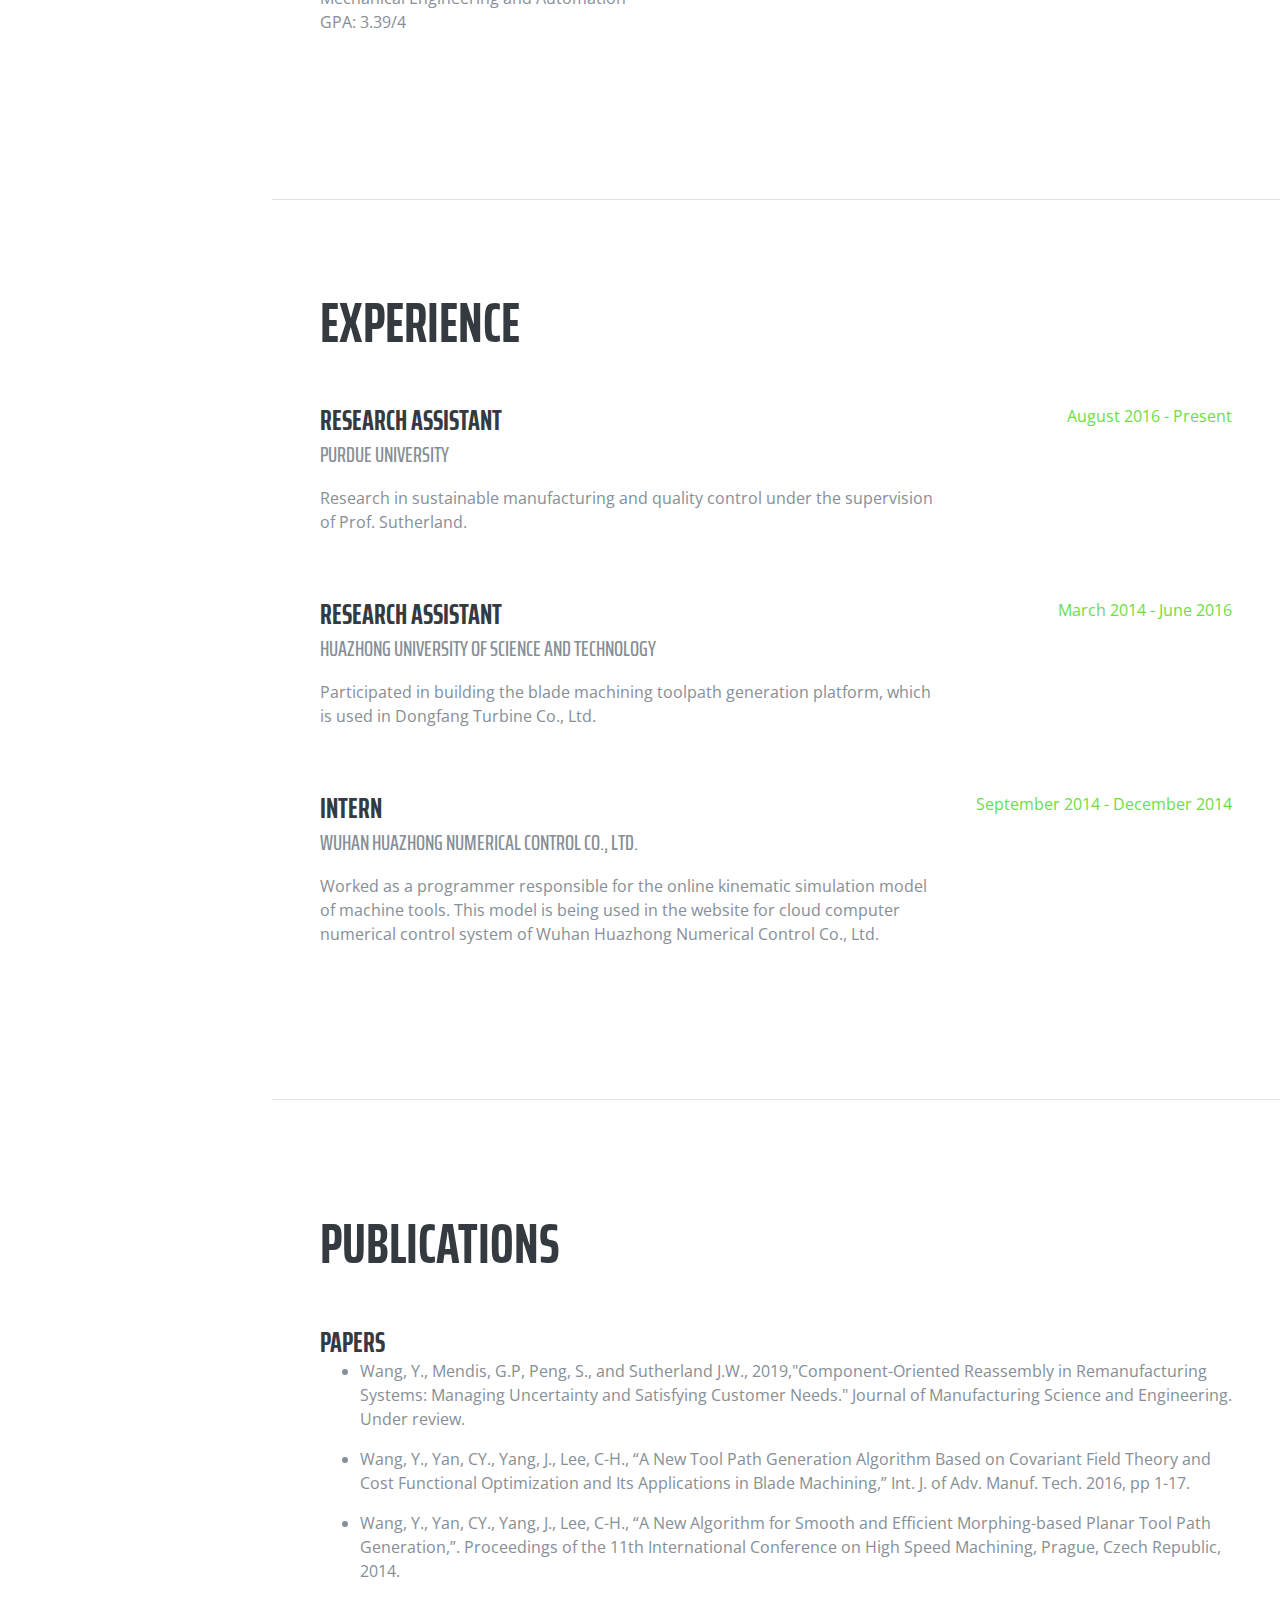
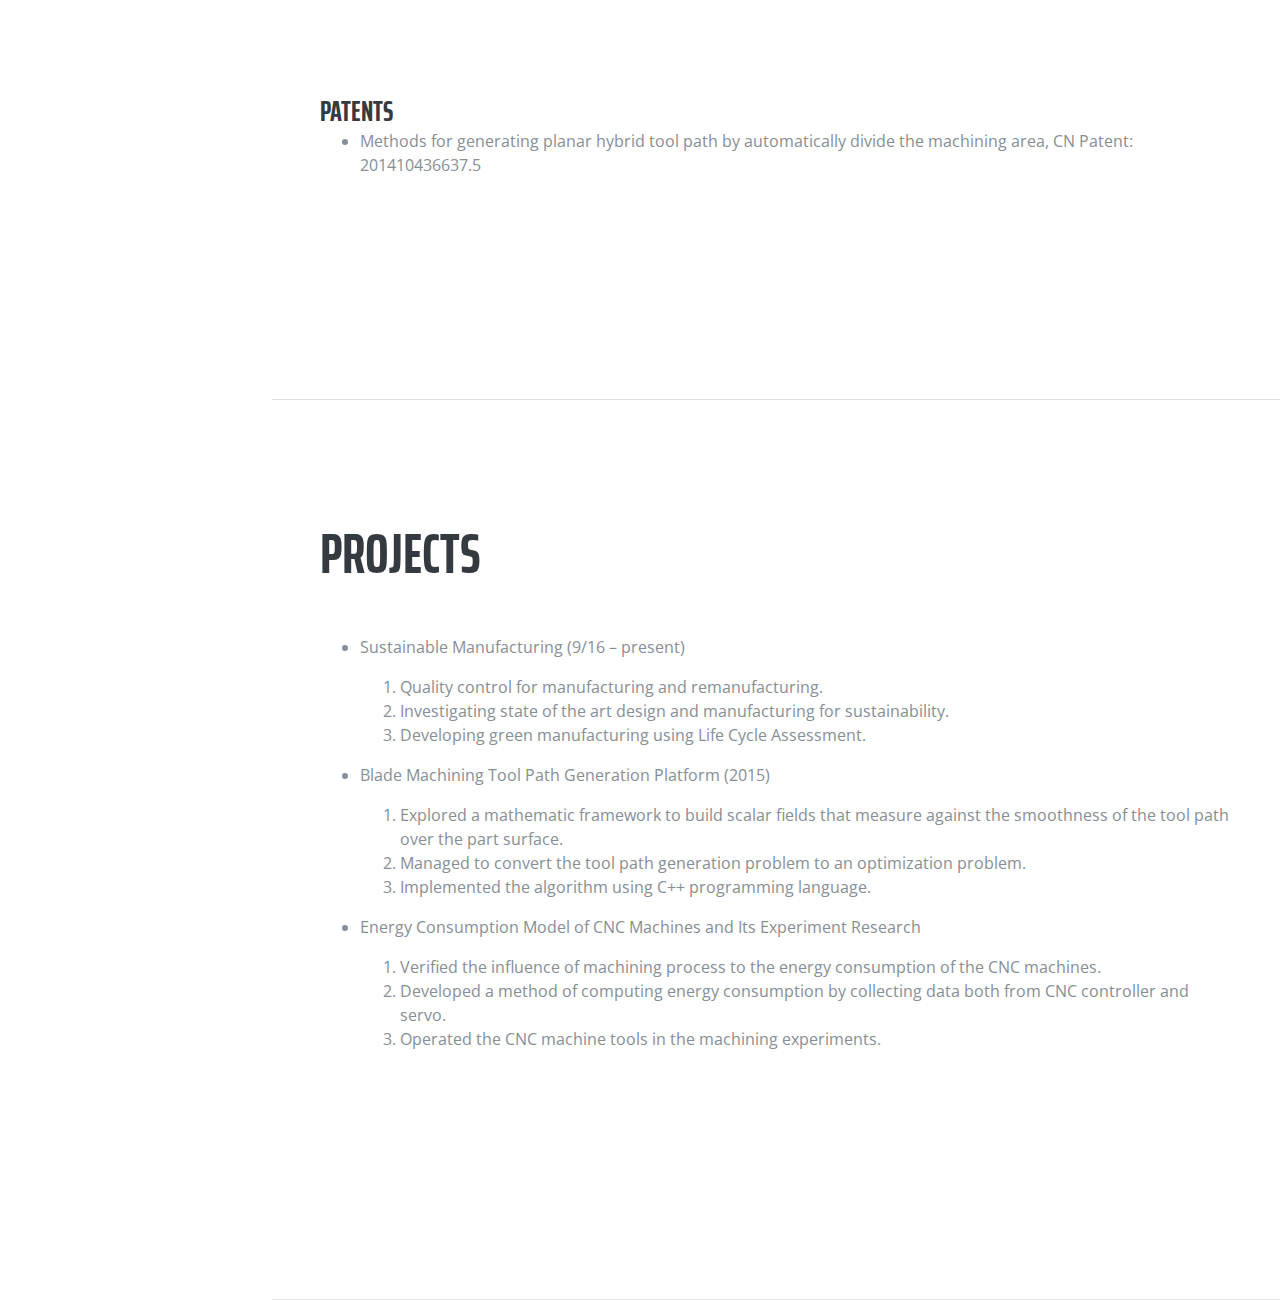
==== commit 8497d360: "deleted v0" ====
--- a/cv/index.html
+++ b/cv/index.html
@@ -32,38 +32,7 @@
 
   <body id="page-top">
   
-<style>
-	body {margin:0;}
-
-	.navbar {
-	  overflow: hidden;
-	  background-color: #6bdd44;
-	  position: fixed;
-	  top: 0;
-	  width: 100%;
-	}
-
-	.navbar a {
-	  float: center;
-	  display: block;
-	  color: #f2f2f2;
-	  text-align: center;
-	  padding: 14px 16px;
-	  text-decoration: none;
-	  font-size: 17px;
-	}
-
-	.navbar a:hover {
-	  background: #ddd;
-	  color: black;
-	}
-
-	.main {
-	  padding: 16px;
-	  margin-top: 30px;
-	  height: 1500px; /* Used in this example to enable scrolling */
-	}
-</style>
+
 
 <!-- <div class="navbar"> -->
   <!-- <a href="#home">Home</a> -->
